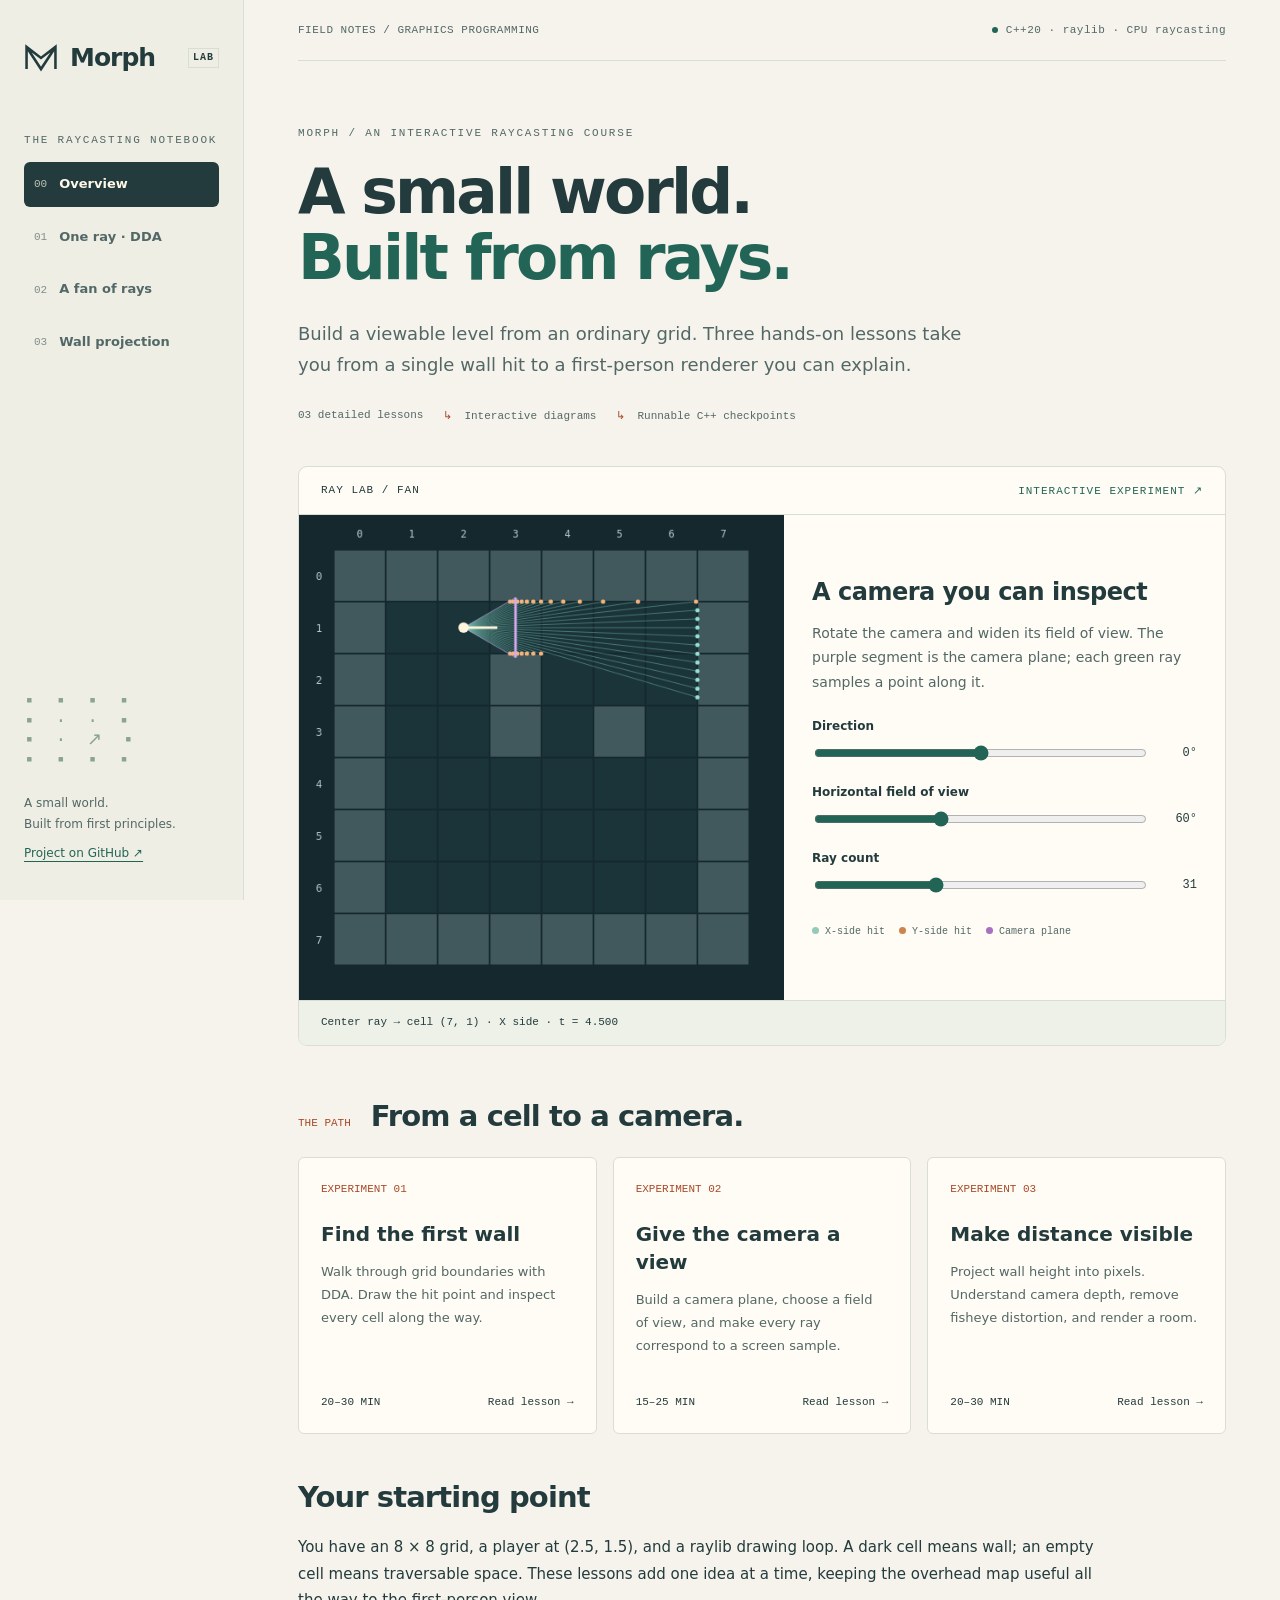
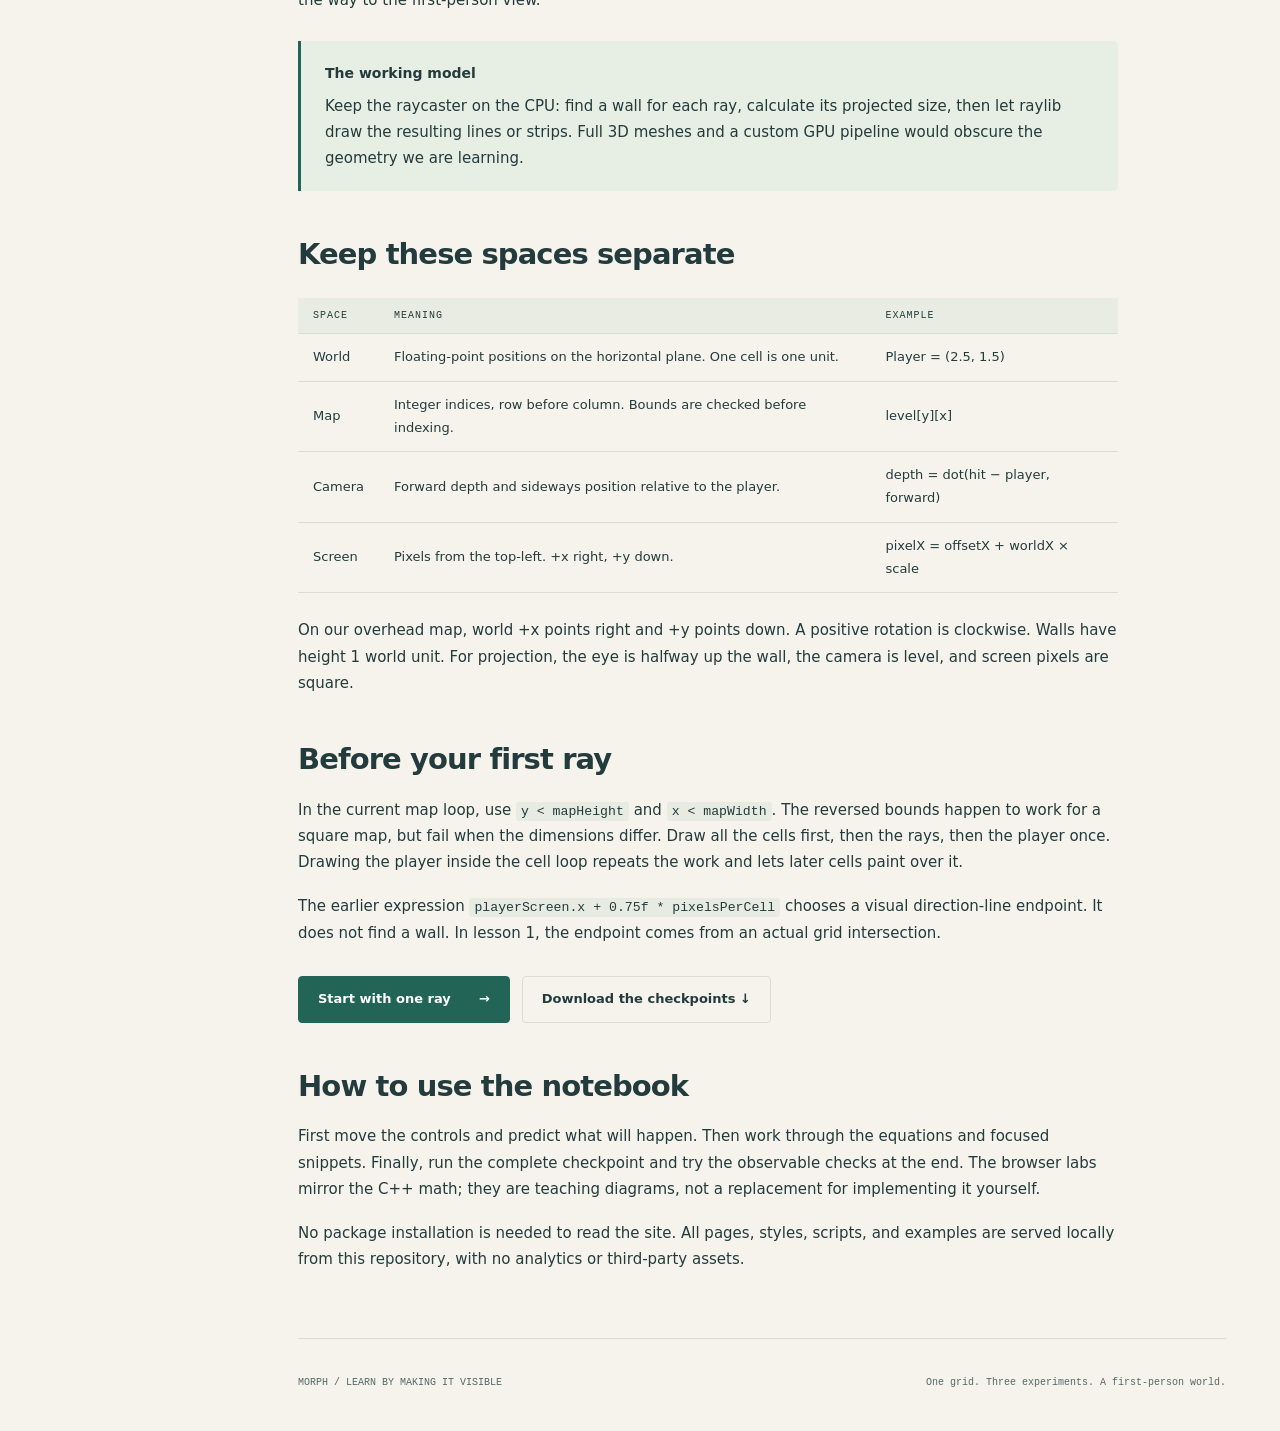
==== docs/index.html @ 0d7aa48a "Add interactive raycasting tutorials and Pages deployment" ====
<!doctype html>
<html lang="en">
  <head>
    <meta charset="utf-8" />
    <meta name="viewport" content="width=device-width, initial-scale=1" />
    <meta
      name="description"
      content="Build a viewable level from an ordinary grid. Three hands-on lessons take you from a single wall hit to a first-person renderer you can explain."
    />
    <meta name="theme-color" content="#233b3d" />
    <title>A small world, built from rays — Morph Field Notes</title>
    <link rel="icon" href="assets/favicon.svg" type="image/svg+xml" />
    <link rel="stylesheet" href="assets/style.css" />
    <script type="module" src="assets/site.mjs"></script>
  </head>
  <body>
    <a class="skip" href="#main">Skip to content</a>
    <div class="shell">
      <aside class="sidebar">
        <a class="brand" href="index.html"
          ><svg class="mark" viewBox="0 0 40 40" aria-hidden="true">
            <path
              fill="none"
              stroke="currentColor"
              stroke-width="3"
              d="M3 33V7l17 13L37 7v26M3 7l17 26L37 7"
            /></svg
          >Morph<small>LAB</small></a
        >
        <div class="nav-label">The raycasting notebook</div>
        <nav aria-label="Lessons">
          <a href="index.html" aria-current="page"
            ><span class="nav-number">00</span>Overview</a
          ><a href="01-single-ray.html"
            ><span class="nav-number">01</span>One ray · DDA</a
          ><a href="02-ray-fan.html"
            ><span class="nav-number">02</span>A fan of rays</a
          ><a href="03-wall-strips.html"
            ><span class="nav-number">03</span>Wall projection</a
          >
        </nav>
        <div class="sidebar-bottom">
          <div class="tiny-grid" aria-hidden="true">
            ▪ ▪ ▪ ▪<br />▪ · · ▪<br />▪ · ↗ ▪<br />▪ ▪ ▪ ▪
          </div>
          A small world.<br />Built from first principles.<a
            href="https://github.com/apandey1710/Morph"
            >Project on GitHub ↗</a
          >
        </div>
      </aside>
      <main id="main" class="main">
        <div class="content">
          <header class="topbar">
            <span>FIELD NOTES / GRAPHICS PROGRAMMING</span
            ><span class="status">C++20 · raylib · CPU raycasting</span>
          </header>
          <section class="hero">
            <div class="eyebrow">MORPH / AN INTERACTIVE RAYCASTING COURSE</div>
            <h1>A small world.<br /><em>Built from rays.</em></h1>
            <p class="lead">
              Build a viewable level from an ordinary grid. Three hands-on
              lessons take you from a single wall hit to a first-person renderer
              you can explain.
            </p>
            <div class="hero-meta">
              <span>03 detailed lessons</span><span>Interactive diagrams</span
              ><span>Runnable C++ checkpoints</span>
            </div>
          </section>
          <noscript
            ><p>
              The lessons and downloads work without JavaScript. Enable it to
              use the interactive ray labs.
            </p></noscript
          >
          <section
            class="demo"
            data-demo="fan"
            aria-label="Interactive fan demonstration"
          >
            <div class="demo-heading">
              <span>Ray lab / fan</span
              ><span class="live">Interactive experiment ↗</span>
            </div>
            <div class="demo-grid">
              <div class="map-wrap">
                <canvas
                  class="map-canvas"
                  width="560"
                  height="560"
                  role="img"
                  aria-label="Overhead 8 by 8 map. Player at 2.5, 1.5. Rays stop at their first wall; controls update the view and the text readout."
                  >The player starts at (2.5, 1.5). Facing east, the first wall
                  is cell (7, 1), at x = 7.</canvas
                >
              </div>
              <div class="demo-panel">
                <h3>A camera you can inspect</h3>
                <p>
                  Rotate the camera and widen its field of view. The purple
                  segment is the camera plane; each green ray samples a point
                  along it.
                </p>
                <label class="control"
                  >Direction<input
                    name="angle"
                    type="range"
                    min="-180"
                    max="180"
                    value="0"
                    step="1"
                  /><output>0°</output></label
                ><label class="control"
                  >Horizontal field of view<input
                    name="fov"
                    type="range"
                    min="30"
                    max="110"
                    value="60"
                    step="1"
                  /><output>60°</output></label
                ><label class="control"
                  >Ray count<input
                    name="count"
                    type="range"
                    min="3"
                    max="81"
                    value="31"
                    step="2"
                  /><output>31</output></label
                >
                <div class="legend">
                  <span>X-side hit</span><span>Y-side hit</span
                  ><span>Camera plane</span>
                </div>
              </div>
            </div>
            <div class="readout" role="status" aria-live="polite"></div>
          </section>
          <div class="section-heading">
            <span>THE PATH</span>
            <h2>From a cell to a camera.</h2>
          </div>
          <div class="cards">
            <a class="card" href="01-single-ray.html"
              ><span class="number">EXPERIMENT 01</span>
              <h3>Find the first wall</h3>
              <p>
                Walk through grid boundaries with DDA. Draw the hit point and
                inspect every cell along the way.
              </p>
              <div class="card-bottom">
                <span>20–30 MIN</span><span>Read lesson →</span>
              </div></a
            ><a class="card" href="02-ray-fan.html"
              ><span class="number">EXPERIMENT 02</span>
              <h3>Give the camera a view</h3>
              <p>
                Build a camera plane, choose a field of view, and make every ray
                correspond to a screen sample.
              </p>
              <div class="card-bottom">
                <span>15–25 MIN</span><span>Read lesson →</span>
              </div></a
            ><a class="card" href="03-wall-strips.html"
              ><span class="number">EXPERIMENT 03</span>
              <h3>Make distance visible</h3>
              <p>
                Project wall height into pixels. Understand camera depth, remove
                fisheye distortion, and render a room.
              </p>
              <div class="card-bottom">
                <span>20–30 MIN</span><span>Read lesson →</span>
              </div></a
            >
          </div>
          <div class="prose">
            <h2>Your starting point</h2>
            <p>
              You have an 8 × 8 grid, a player at (2.5, 1.5), and a raylib
              drawing loop. A dark cell means wall; an empty cell means
              traversable space. These lessons add one idea at a time, keeping
              the overhead map useful all the way to the first-person view.
            </p>
            <aside class="callout">
              <strong>The working model</strong>
              <p>
                Keep the raycaster on the CPU: find a wall for each ray,
                calculate its projected size, then let raylib draw the resulting
                lines or strips. Full 3D meshes and a custom GPU pipeline would
                obscure the geometry we are learning.
              </p>
            </aside>
            <h2>Keep these spaces separate</h2>
            <div class="table-wrap">
              <table>
                <thead>
                  <tr>
                    <th scope="col">Space</th>
                    <th scope="col">Meaning</th>
                    <th scope="col">Example</th>
                  </tr>
                </thead>
                <tbody>
                  <tr>
                    <td>World</td>
                    <td>
                      Floating-point positions on the horizontal plane. One cell
                      is one unit.
                    </td>
                    <td>Player = (2.5, 1.5)</td>
                  </tr>
                  <tr>
                    <td>Map</td>
                    <td>
                      Integer indices, row before column. Bounds are checked
                      before indexing.
                    </td>
                    <td>level[y][x]</td>
                  </tr>
                  <tr>
                    <td>Camera</td>
                    <td>
                      Forward depth and sideways position relative to the
                      player.
                    </td>
                    <td>depth = dot(hit − player, forward)</td>
                  </tr>
                  <tr>
                    <td>Screen</td>
                    <td>Pixels from the top-left. +x right, +y down.</td>
                    <td>pixelX = offsetX + worldX × scale</td>
                  </tr>
                </tbody>
              </table>
            </div>
            <p>
              On our overhead map, world +x points right and +y points down. A
              positive rotation is clockwise. Walls have height 1 world unit.
              For projection, the eye is halfway up the wall, the camera is
              level, and screen pixels are square.
            </p>
            <h2>Before your first ray</h2>
            <p>
              In the current map loop, use <code>y &lt; mapHeight</code> and
              <code>x &lt; mapWidth</code>. The reversed bounds happen to work
              for a square map, but fail when the dimensions differ. Draw all
              the cells first, then the rays, then the player once. Drawing the
              player inside the cell loop repeats the work and lets later cells
              paint over it.
            </p>
            <p>
              The earlier expression
              <code>playerScreen.x + 0.75f * pixelsPerCell</code> chooses a
              visual direction-line endpoint. It does not find a wall. In lesson
              1, the endpoint comes from an actual grid intersection.
            </p>
            <div class="intro-actions">
              <a class="button" href="01-single-ray.html"
                >Start with one ray <span>→</span></a
              ><a
                class="button secondary"
                href="examples/morph-tutorials.zip"
                download
                >Download the checkpoints ↓</a
              >
            </div>
            <h2>How to use the notebook</h2>
            <p>
              First move the controls and predict what will happen. Then work
              through the equations and focused snippets. Finally, run the
              complete checkpoint and try the observable checks at the end. The
              browser labs mirror the C++ math; they are teaching diagrams, not
              a replacement for implementing it yourself.
            </p>
            <p>
              No package installation is needed to read the site. All pages,
              styles, scripts, and examples are served locally from this
              repository, with no analytics or third-party assets.
            </p>
          </div>
          <footer class="site-footer">
            <span>MORPH / LEARN BY MAKING IT VISIBLE</span
            ><span>One grid. Three experiments. A first-person world.</span>
          </footer>
        </div>
      </main>
    </div>
  </body>
</html>
---- docs/assets/style.css ----
:root {
  --paper: #f5f3ec;
  --card: #fffcf5;
  --ink: #233b3d;
  --muted: #536866;
  --line: #d8ded3;
  --green: #226557;
  --mint: #d8ecdf;
  --orange: #a94828;
  --mono: ui-monospace, SFMono-Regular, Consolas, monospace;
  --sans:
    Inter, ui-sans-serif, system-ui, -apple-system, BlinkMacSystemFont,
    "Segoe UI", sans-serif;
}
* {
  box-sizing: border-box;
}
html {
  scroll-behavior: smooth;
  scroll-padding-top: 30px;
}
body {
  margin: 0;
  background: var(--paper);
  color: var(--ink);
  font-family: var(--sans);
  font-size: 16px;
  line-height: 1.75;
}
a {
  color: var(--green);
  text-underline-offset: 4px;
}
a:hover {
  color: var(--orange);
}
button,
input {
  font: inherit;
}
button,
a,
input {
  -webkit-tap-highlight-color: transparent;
}
button {
  cursor: pointer;
}
a:focus-visible,
button:focus-visible,
input:focus-visible,
summary:focus-visible {
  outline: 3px solid var(--orange);
  outline-offset: 5px;
}
.skip {
  position: absolute;
  top: -70px;
  left: 20px;
  z-index: 9;
  padding: 8px 16px;
  background: var(--card);
}
.skip:focus {
  top: 12px;
}
.shell {
  display: grid;
  grid-template-columns: 244px minmax(0, 1fr);
  min-height: 100vh;
}
.sidebar {
  position: sticky;
  top: 0;
  height: 100vh;
  padding: 36px 24px;
  display: flex;
  flex-direction: column;
  border-right: 1px solid var(--line);
  background: #eeeee5;
}
.brand {
  display: flex;
  align-items: center;
  gap: 12px;
  text-decoration: none;
  color: var(--ink);
  font-size: 25px;
  font-weight: 800;
  letter-spacing: -1px;
}
.mark {
  width: 34px;
  height: 34px;
}
.brand small {
  font-family: var(--mono);
  font-size: 10px;
  letter-spacing: 1px;
  margin-left: auto;
  border: 1px solid var(--line);
  padding: 0 4px;
}
.nav-label,
.eyebrow {
  font: 11px var(--mono);
  text-transform: uppercase;
  letter-spacing: 1.8px;
  color: var(--muted);
}
.nav-label {
  margin: 54px 0 16px;
}
.sidebar nav {
  display: grid;
  gap: 8px;
}
.sidebar nav a {
  display: flex;
  align-items: center;
  gap: 12px;
  color: var(--muted);
  font-size: 13px;
  font-weight: 600;
  text-decoration: none;
  padding: 11px 10px;
  border-radius: 6px;
}
.sidebar nav a:hover {
  background: #e2e7db;
}
.sidebar nav a[aria-current="page"] {
  background: var(--ink);
  color: #fff8e8;
}
.nav-number {
  font: 11px var(--mono);
  opacity: 0.7;
}
.sidebar-bottom {
  margin-top: auto;
  padding-top: 40px;
  font-size: 12px;
  color: var(--muted);
}
.sidebar-bottom a {
  display: block;
  margin-top: 8px;
}
.sidebar-bottom .tiny-grid {
  font: 18px/1.1 var(--mono);
  letter-spacing: 5px;
  color: #89a394;
  margin-bottom: 22px;
}
.main {
  min-width: 0;
  padding: 0 54px;
}
.topbar {
  display: flex;
  justify-content: space-between;
  gap: 15px;
  border-bottom: 1px solid var(--line);
  padding: 24px 0;
  font: 11px var(--mono);
  letter-spacing: 0.5px;
  color: var(--muted);
}
.status {
  display: flex;
  align-items: center;
  gap: 8px;
}
.status:before {
  content: "";
  width: 6px;
  height: 6px;
  border-radius: 50%;
  background: var(--green);
}
.content {
  max-width: 1060px;
  margin: auto;
}
.hero {
  padding: 66px 0 44px;
}
.hero h1 {
  font-size: clamp(40px, 4.8vw, 66px);
  font-weight: 550;
  line-height: 1.08;
  letter-spacing: -2.8px;
  margin: 20px 0 26px;
  max-width: 850px;
}
.hero h1 em {
  font-style: normal;
  color: var(--green);
}
.lead {
  font-size: 18px;
  color: var(--muted);
  max-width: 690px;
  line-height: 1.75;
}
.hero-meta {
  display: flex;
  gap: 20px;
  flex-wrap: wrap;
  margin-top: 28px;
  font: 11px var(--mono);
  color: var(--muted);
}
.hero-meta span + span:before {
  content: "↳";
  margin-right: 12px;
  color: var(--orange);
}
.button {
  display: inline-flex;
  align-items: center;
  gap: 28px;
  background: var(--green);
  color: white;
  text-decoration: none;
  border: 1px solid var(--green);
  border-radius: 4px;
  padding: 11px 19px;
  font-size: 13px;
  font-weight: 600;
}
.button:hover {
  background: var(--ink);
  color: white;
}
.button.secondary {
  background: transparent;
  color: var(--ink);
  border-color: var(--line);
}
.intro-actions {
  display: flex;
  gap: 12px;
  flex-wrap: wrap;
  margin-top: 30px;
}
.demo {
  border: 1px solid var(--line);
  border-radius: 9px;
  overflow: hidden;
  background: var(--card);
  margin: 0 0 48px;
}
.demo-heading {
  display: flex;
  justify-content: space-between;
  align-items: center;
  gap: 12px;
  padding: 17px 22px;
  border-bottom: 1px solid var(--line);
  font: 11px var(--mono);
  text-transform: uppercase;
  letter-spacing: 1px;
}
.live {
  color: var(--green);
}
.demo-grid {
  display: grid;
  grid-template-columns: minmax(0, 1.1fr) minmax(0, 1fr);
}
.map-wrap {
  background: #14282e;
  display: grid;
  place-items: center;
  min-width: 0;
}
.map-canvas {
  width: 100%;
  max-width: 520px;
  height: auto;
  display: block;
  aspect-ratio: 1;
}
.demo-panel {
  padding: 28px;
  min-width: 0;
  display: flex;
  flex-direction: column;
  justify-content: center;
}
.demo-panel h3 {
  font-size: 24px;
  line-height: 1.3;
  letter-spacing: -0.5px;
  margin: 0 0 12px;
}
.demo-panel p {
  font-size: 14px;
  color: var(--muted);
  margin: 0 0 22px;
}
.control {
  display: grid;
  grid-template-columns: 1fr auto;
  align-items: center;
  gap: 6px 12px;
  margin: 0 0 19px;
  font-size: 12px;
  font-weight: 650;
}
.control input[type="range"] {
  grid-row: 2;
  grid-column: 1;
  width: 100%;
  accent-color: var(--green);
}
.control output {
  grid-row: 2;
  grid-column: 2;
  min-width: 40px;
  text-align: right;
  font: 12px var(--mono);
}
.legend {
  display: flex;
  flex-wrap: wrap;
  gap: 14px;
  font: 10px var(--mono);
  color: var(--muted);
  margin-top: 12px;
}
.legend span:before {
  content: "";
  display: inline-block;
  width: 7px;
  height: 7px;
  background: #94caba;
  margin-right: 6px;
  border-radius: 50%;
}
.legend span:nth-child(2):before {
  background: #cd834c;
}
.legend span:nth-child(3):before {
  background: #a671be;
}
.readout {
  padding: 13px 22px;
  background: #edf1e8;
  border-top: 1px solid var(--line);
  font: 11px/1.6 var(--mono);
  min-height: 45px;
}
.step-buttons {
  display: flex;
  gap: 8px;
  flex-wrap: wrap;
}
.step-buttons button {
  background: var(--ink);
  color: white;
  border: 0;
  border-radius: 4px;
  padding: 9px 12px;
  font-size: 12px;
}
.step-buttons button + button {
  background: #e5e8dd;
  color: var(--ink);
}
.step-state {
  font: 11px var(--mono);
  margin-top: 13px;
  color: var(--muted);
}
.view-canvas {
  display: block;
  width: 100%;
  height: auto;
  aspect-ratio: 760/430;
  background: #14282e;
}
.projection-label {
  padding: 12px 22px;
  font: 11px var(--mono);
  border-top: 1px solid var(--line);
  background: var(--ink);
  color: #e9ecdf;
}
.check {
  display: flex;
  gap: 9px;
  font-size: 12px;
  align-items: center;
  margin: 4px 0 16px;
}
.check input {
  accent-color: var(--orange);
  width: 17px;
  height: 17px;
}
.section-heading {
  display: flex;
  align-items: baseline;
  gap: 20px;
  margin: 52px 0 22px;
}
.section-heading span {
  font: 11px var(--mono);
  color: var(--orange);
}
h2 {
  font-size: 29px;
  font-weight: 600;
  letter-spacing: -0.9px;
  line-height: 1.3;
  margin: 45px 0 18px;
}
.section-heading h2 {
  margin: 0;
}
h3 {
  font-size: 20px;
  font-weight: 600;
  margin: 28px 0 12px;
  line-height: 1.4;
}
p {
  margin: 0 0 18px;
}
.cards {
  display: grid;
  grid-template-columns: repeat(3, minmax(0, 1fr));
  gap: 16px;
}
.card {
  padding: 25px 22px;
  background: var(--card);
  border: 1px solid var(--line);
  border-radius: 6px;
  display: flex;
  flex-direction: column;
  color: var(--ink);
  text-decoration: none;
  transition:
    transform 0.18s,
    border-color 0.18s;
}
.card:hover {
  transform: translateY(-4px);
  border-color: var(--green);
  color: var(--ink);
}
.card .number {
  font: 11px var(--mono);
  color: var(--orange);
}
.card h3 {
  margin: 25px 0 13px;
}
.card p {
  font-size: 13px;
  color: var(--muted);
}
.card .card-bottom {
  margin-top: auto;
  padding-top: 20px;
  font: 11px var(--mono);
  display: flex;
  justify-content: space-between;
}
.prose {
  max-width: 820px;
}
.prose p,
.prose li {
  font-size: 15px;
}
.prose ul,
.prose ol {
  padding-left: 23px;
  margin: 15px 0 23px;
}
.prose li {
  padding: 3px 0;
}
.callout {
  border-left: 3px solid var(--green);
  padding: 20px 24px;
  background: #e7eee3;
  margin: 28px 0;
  border-radius: 0 5px 5px 0;
  font-size: 14px;
}
.callout strong {
  display: block;
  margin-bottom: 7px;
}
.callout p:last-child {
  margin-bottom: 0;
}
.callout.warm {
  background: #f1e9d9;
  border-color: var(--orange);
}
code {
  font-family: var(--mono);
  font-size: 0.88em;
  background: #e8ebe2;
  border-radius: 3px;
  padding: 2px 5px;
}
pre {
  position: relative;
  background: #162b30;
  color: #d6e5dc;
  border: 1px solid #294147;
  border-radius: 6px;
  padding: 26px 22px;
  overflow: auto;
  line-height: 1.7;
  margin: 22px 0;
  tab-size: 4;
}
pre code {
  padding: 0;
  background: transparent;
  border: 0;
  font-size: 12px;
  display: block;
  min-width: max-content;
}
pre[data-copy] {
  padding-top: 48px;
}
.copy-button {
  position: absolute;
  top: 10px;
  right: 12px;
  border: 1px solid #607871;
  background: transparent;
  color: #d6e5dc;
  border-radius: 4px;
  font: 10px var(--mono);
  padding: 4px 10px;
}
.code-caption {
  font: 11px/1.6 var(--mono);
  color: var(--muted);
  margin: 20px 0 -12px;
}
.equation {
  padding: 22px 24px;
  border: 1px solid var(--line);
  background: var(--card);
  font: 14px/1.9 var(--mono);
  border-radius: 6px;
  margin: 22px 0;
  overflow-x: auto;
}
.table-wrap {
  overflow-x: auto;
  margin: 24px 0;
}
table {
  border-collapse: collapse;
  width: 100%;
  font-size: 13px;
  text-align: left;
}
th {
  font: 10px var(--mono);
  text-transform: uppercase;
  letter-spacing: 1px;
  background: #e8ece2;
}
th,
td {
  padding: 12px 15px;
  border-bottom: 1px solid var(--line);
}
tr.visited {
  background: #e2eee3;
}
.trace-wrap {
  padding: 0 20px;
  max-height: 220px;
  overflow: auto;
}
.trace-wrap table {
  font: 11px var(--mono);
}
.toc {
  padding: 20px 24px;
  border: 1px solid var(--line);
  border-radius: 6px;
  margin-bottom: 35px;
  display: flex;
  gap: 12px 24px;
  flex-wrap: wrap;
  font-size: 12px;
}
.toc strong {
  width: 100%;
  font: 10px var(--mono);
  text-transform: uppercase;
  letter-spacing: 1px;
}
.lesson-footer {
  display: flex;
  justify-content: space-between;
  gap: 20px;
  padding: 28px 0;
  margin-top: 50px;
  border-top: 1px solid var(--line);
  font-size: 13px;
}
.site-footer {
  display: flex;
  justify-content: space-between;
  gap: 20px;
  flex-wrap: wrap;
  padding: 35px 0;
  margin-top: 65px;
  border-top: 1px solid var(--line);
  font: 10px/1.8 var(--mono);
  color: var(--muted);
}
details {
  border: 1px solid var(--line);
  border-radius: 6px;
  padding: 16px 20px;
  margin: 24px 0;
}
summary {
  cursor: pointer;
  font-size: 14px;
  font-weight: 600;
}
details[open] summary {
  margin-bottom: 18px;
}
.download-links {
  display: flex;
  gap: 12px;
  flex-wrap: wrap;
  margin: 20px 0;
}
.download-links a {
  font: 12px var(--mono);
}
noscript p {
  padding: 16px;
  background: #f1e9d9;
}
.small {
  font-size: 12px;
  color: var(--muted);
}
@media (min-width: 1500px) {
  .main {
    padding: 0 80px;
  }
  .sidebar {
    padding-left: 30px;
    padding-right: 30px;
  }
  .shell {
    grid-template-columns: 264px minmax(0, 1fr);
  }
}
@media (max-width: 1100px) {
  .shell {
    grid-template-columns: 205px minmax(0, 1fr);
  }
  .sidebar {
    padding: 28px 16px;
  }
  .main {
    padding: 0 30px;
  }
  .cards {
    grid-template-columns: 1fr;
  }
  .card {
    padding: 23px;
  }
  .card h3 {
    margin-top: 12px;
  }
  .demo-panel {
    padding: 22px;
  }
  .hero h1 {
    font-size: 48px;
  }
}
@media (max-width: 760px) {
  .shell {
    display: block;
  }
  .sidebar {
    position: static;
    height: auto;
    padding: 19px 20px;
    border-right: 0;
    border-bottom: 1px solid var(--line);
  }
  .brand {
    font-size: 22px;
  }
  .brand small {
    margin-left: 0;
  }
  .sidebar nav {
    display: flex;
    overflow-x: auto;
    gap: 6px;
    margin-top: 20px;
  }
  .sidebar nav a {
    white-space: nowrap;
    padding: 8px 10px;
    font-size: 11px;
  }
  .nav-label,
  .sidebar-bottom {
    display: none;
  }
  .main {
    padding: 0 20px;
  }
  .topbar {
    padding: 18px 0;
    font-size: 9px;
  }
  .hero {
    padding: 40px 0 30px;
  }
  .hero h1 {
    font-size: 42px;
    letter-spacing: -1.8px;
  }
  .lead {
    font-size: 16px;
  }
  .hero-meta {
    gap: 12px;
    font-size: 10px;
  }
  .demo-grid {
    grid-template-columns: 1fr;
  }
  .map-canvas {
    max-width: 420px;
  }
  .demo-panel {
    padding: 24px;
  }
  .demo-heading {
    padding: 15px;
    font-size: 9px;
  }
  .readout {
    font-size: 10px;
    padding: 12px 15px;
  }
  .cards {
    grid-template-columns: 1fr;
  }
  h2 {
    font-size: 25px;
  }
  .prose p,
  .prose li {
    font-size: 15px;
  }
  .lesson-footer {
    font-size: 12px;
  }
  .status {
    display: none;
  }
  pre {
    padding-left: 16px;
    padding-right: 16px;
  }
  .callout {
    padding: 18px;
  }
  .equation {
    font-size: 12px;
  }
  .toc {
    padding: 18px;
  }
  .trace-wrap {
    padding: 0 8px;
  }
  th,
  td {
    padding: 10px;
  }
}
@media (prefers-reduced-motion: reduce) {
  html {
    scroll-behavior: auto;
  }
  * {
    transition: none !important;
  }
}
@media print {
  .sidebar,
  .topbar,
  .copy-button,
  .demo,
  .intro-actions,
  .site-footer,
  .lesson-footer {
    display: none;
  }
  .shell {
    display: block;
  }
  .main {
    padding: 0;
  }
  .hero {
    padding: 10px 0;
  }
  .hero h1 {
    font-size: 36px;
  }
  .prose {
    max-width: none;
  }
  pre {
    white-space: pre-wrap;
    background: #eee;
    color: black;
  }
  pre code {
    min-width: 0;
    white-space: pre-wrap;
  }
  .card {
    break-inside: avoid;
  }
  a {
    color: inherit;
  }
}
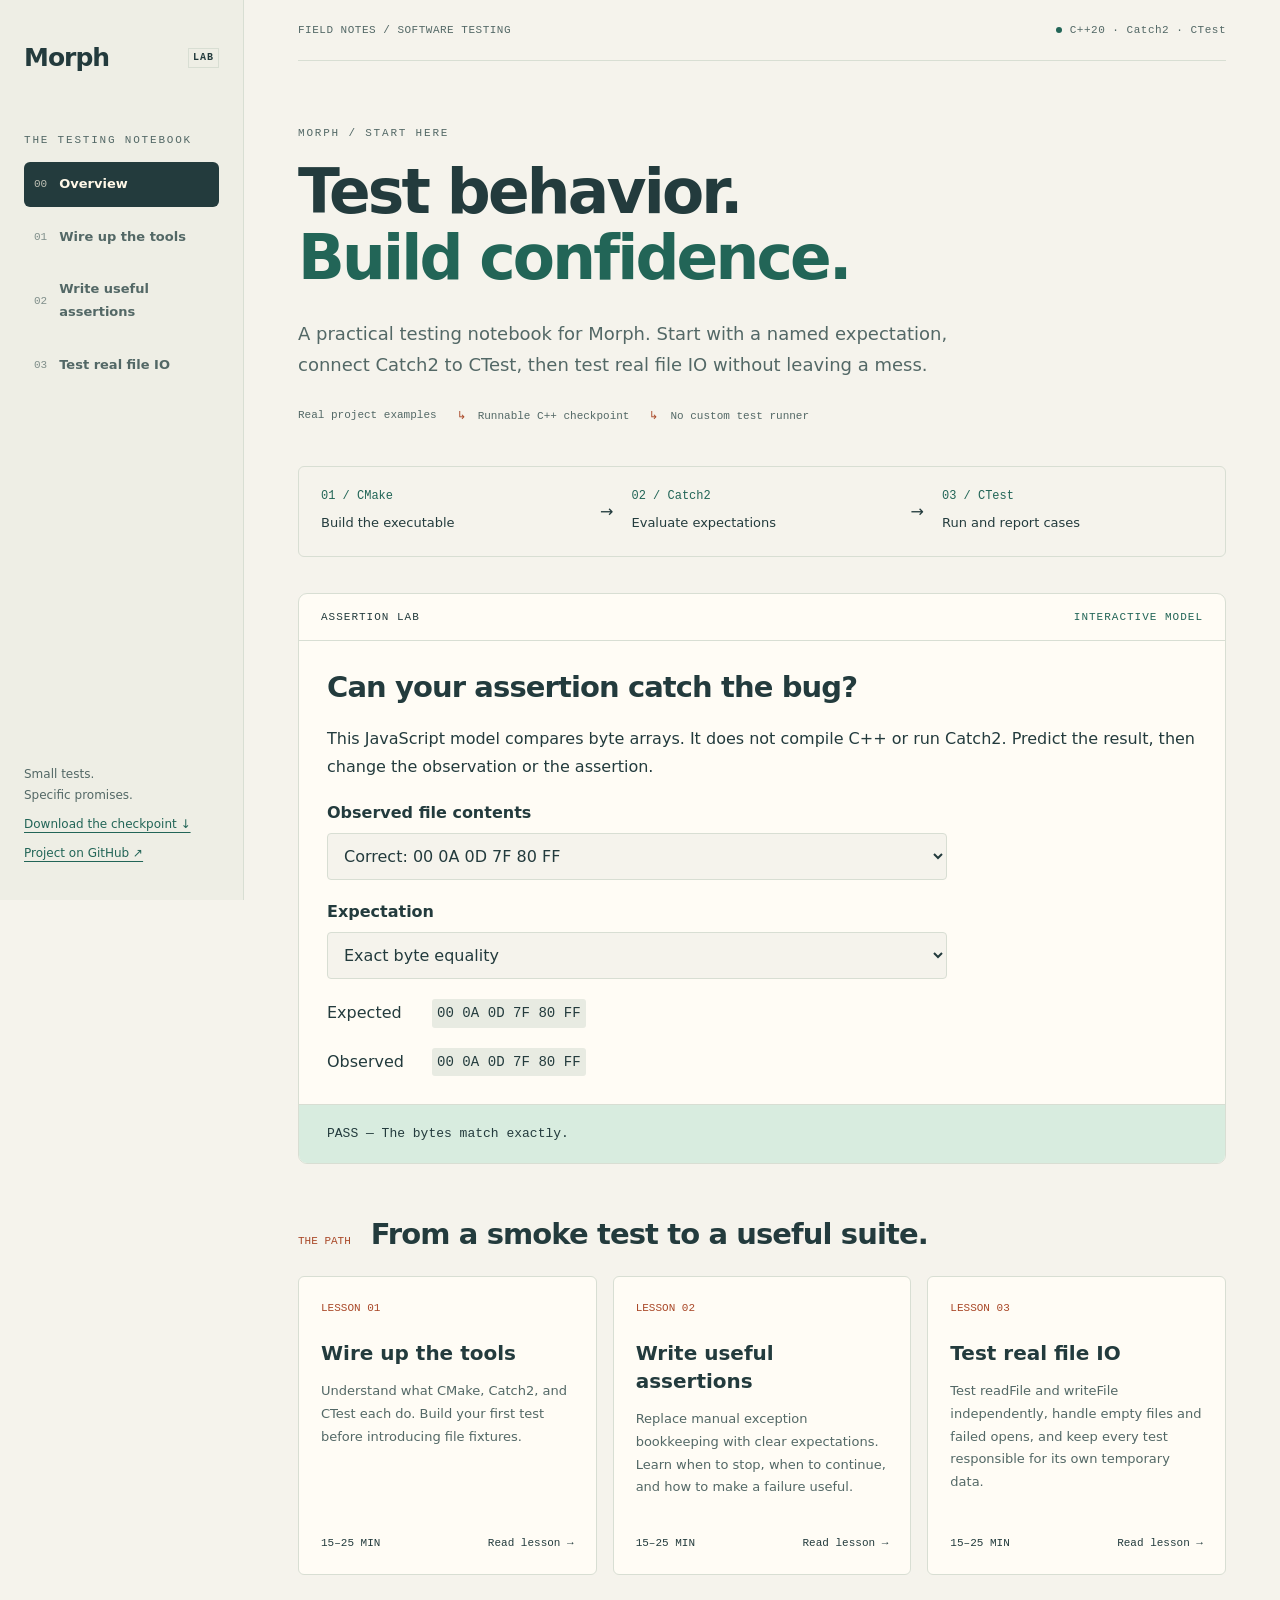
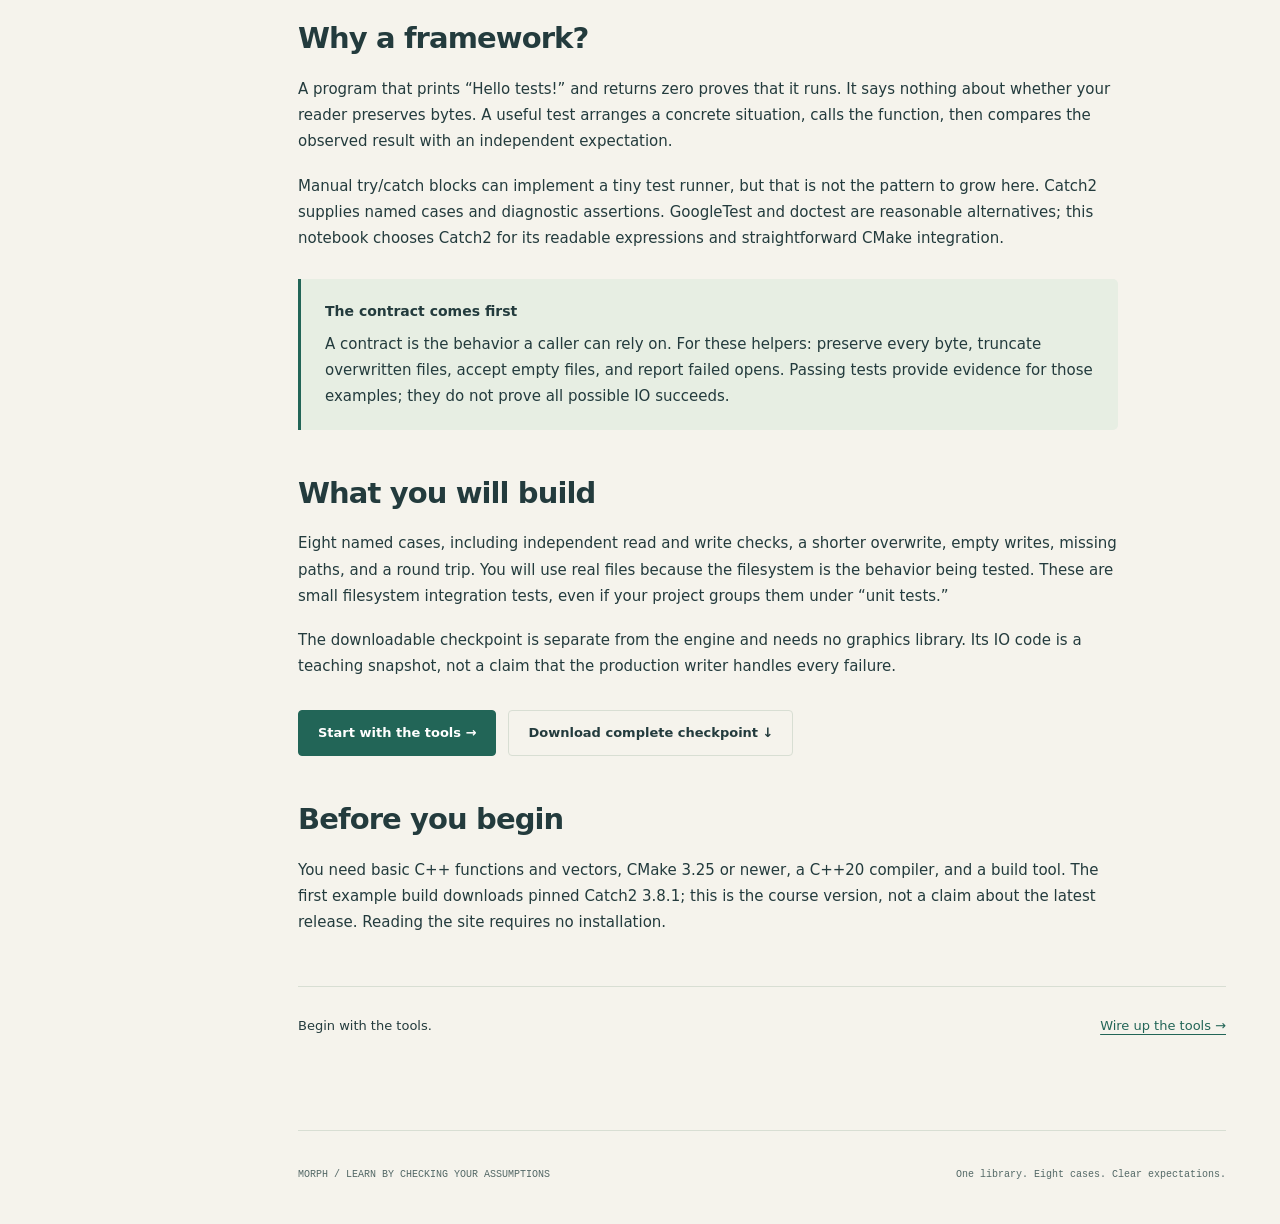
==== commit dfbdeba2: "Created ctest tutorial." ====
--- a/docs/index.html
+++ b/docs/index.html
@@ -1,291 +1,115 @@
 <!doctype html>
+
 <html lang="en">
-  <head>
-    <meta charset="utf-8" />
-    <meta name="viewport" content="width=device-width, initial-scale=1" />
-    <meta
-      name="description"
-      content="Build a viewable level from an ordinary grid. Three hands-on lessons take you from a single wall hit to a first-person renderer you can explain."
-    />
-    <meta name="theme-color" content="#233b3d" />
-    <title>A small world, built from rays — Morph Field Notes</title>
-    <link rel="icon" href="assets/favicon.svg" type="image/svg+xml" />
-    <link rel="stylesheet" href="assets/style.css" />
-    <script type="module" src="assets/site.mjs"></script>
-  </head>
-  <body>
-    <a class="skip" href="#main">Skip to content</a>
-    <div class="shell">
-      <aside class="sidebar">
-        <a class="brand" href="index.html"
-          ><svg class="mark" viewBox="0 0 40 40" aria-hidden="true">
-            <path
-              fill="none"
-              stroke="currentColor"
-              stroke-width="3"
-              d="M3 33V7l17 13L37 7v26M3 7l17 26L37 7"
-            /></svg
-          >Morph<small>LAB</small></a
-        >
-        <div class="nav-label">The raycasting notebook</div>
-        <nav aria-label="Lessons">
-          <a href="index.html" aria-current="page"
-            ><span class="nav-number">00</span>Overview</a
-          ><a href="01-single-ray.html"
-            ><span class="nav-number">01</span>One ray · DDA</a
-          ><a href="02-ray-fan.html"
-            ><span class="nav-number">02</span>A fan of rays</a
-          ><a href="03-wall-strips.html"
-            ><span class="nav-number">03</span>Wall projection</a
-          >
-        </nav>
-        <div class="sidebar-bottom">
-          <div class="tiny-grid" aria-hidden="true">
-            ▪ ▪ ▪ ▪<br />▪ · · ▪<br />▪ · ↗ ▪<br />▪ ▪ ▪ ▪
-          </div>
-          A small world.<br />Built from first principles.<a
-            href="https://github.com/apandey1710/Morph"
-            >Project on GitHub ↗</a
-          >
-        </div>
-      </aside>
-      <main id="main" class="main">
-        <div class="content">
-          <header class="topbar">
-            <span>FIELD NOTES / GRAPHICS PROGRAMMING</span
-            ><span class="status">C++20 · raylib · CPU raycasting</span>
-          </header>
-          <section class="hero">
-            <div class="eyebrow">MORPH / AN INTERACTIVE RAYCASTING COURSE</div>
-            <h1>A small world.<br /><em>Built from rays.</em></h1>
-            <p class="lead">
-              Build a viewable level from an ordinary grid. Three hands-on
-              lessons take you from a single wall hit to a first-person renderer
-              you can explain.
-            </p>
-            <div class="hero-meta">
-              <span>03 detailed lessons</span><span>Interactive diagrams</span
-              ><span>Runnable C++ checkpoints</span>
-            </div>
-          </section>
-          <noscript
-            ><p>
-              The lessons and downloads work without JavaScript. Enable it to
-              use the interactive ray labs.
-            </p></noscript
-          >
-          <section
-            class="demo"
-            data-demo="fan"
-            aria-label="Interactive fan demonstration"
-          >
-            <div class="demo-heading">
-              <span>Ray lab / fan</span
-              ><span class="live">Interactive experiment ↗</span>
-            </div>
-            <div class="demo-grid">
-              <div class="map-wrap">
-                <canvas
-                  class="map-canvas"
-                  width="560"
-                  height="560"
-                  role="img"
-                  aria-label="Overhead 8 by 8 map. Player at 2.5, 1.5. Rays stop at their first wall; controls update the view and the text readout."
-                  >The player starts at (2.5, 1.5). Facing east, the first wall
-                  is cell (7, 1), at x = 7.</canvas
-                >
-              </div>
-              <div class="demo-panel">
-                <h3>A camera you can inspect</h3>
-                <p>
-                  Rotate the camera and widen its field of view. The purple
-                  segment is the camera plane; each green ray samples a point
-                  along it.
-                </p>
-                <label class="control"
-                  >Direction<input
-                    name="angle"
-                    type="range"
-                    min="-180"
-                    max="180"
-                    value="0"
-                    step="1"
-                  /><output>0°</output></label
-                ><label class="control"
-                  >Horizontal field of view<input
-                    name="fov"
-                    type="range"
-                    min="30"
-                    max="110"
-                    value="60"
-                    step="1"
-                  /><output>60°</output></label
-                ><label class="control"
-                  >Ray count<input
-                    name="count"
-                    type="range"
-                    min="3"
-                    max="81"
-                    value="31"
-                    step="2"
-                  /><output>31</output></label
-                >
-                <div class="legend">
-                  <span>X-side hit</span><span>Y-side hit</span
-                  ><span>Camera plane</span>
-                </div>
-              </div>
-            </div>
-            <div class="readout" role="status" aria-live="polite"></div>
-          </section>
-          <div class="section-heading">
-            <span>THE PATH</span>
-            <h2>From a cell to a camera.</h2>
-          </div>
-          <div class="cards">
-            <a class="card" href="01-single-ray.html"
-              ><span class="number">EXPERIMENT 01</span>
-              <h3>Find the first wall</h3>
-              <p>
-                Walk through grid boundaries with DDA. Draw the hit point and
-                inspect every cell along the way.
-              </p>
-              <div class="card-bottom">
-                <span>20–30 MIN</span><span>Read lesson →</span>
-              </div></a
-            ><a class="card" href="02-ray-fan.html"
-              ><span class="number">EXPERIMENT 02</span>
-              <h3>Give the camera a view</h3>
-              <p>
-                Build a camera plane, choose a field of view, and make every ray
-                correspond to a screen sample.
-              </p>
-              <div class="card-bottom">
-                <span>15–25 MIN</span><span>Read lesson →</span>
-              </div></a
-            ><a class="card" href="03-wall-strips.html"
-              ><span class="number">EXPERIMENT 03</span>
-              <h3>Make distance visible</h3>
-              <p>
-                Project wall height into pixels. Understand camera depth, remove
-                fisheye distortion, and render a room.
-              </p>
-              <div class="card-bottom">
-                <span>20–30 MIN</span><span>Read lesson →</span>
-              </div></a
-            >
-          </div>
-          <div class="prose">
-            <h2>Your starting point</h2>
-            <p>
-              You have an 8 × 8 grid, a player at (2.5, 1.5), and a raylib
-              drawing loop. A dark cell means wall; an empty cell means
-              traversable space. These lessons add one idea at a time, keeping
-              the overhead map useful all the way to the first-person view.
-            </p>
-            <aside class="callout">
-              <strong>The working model</strong>
-              <p>
-                Keep the raycaster on the CPU: find a wall for each ray,
-                calculate its projected size, then let raylib draw the resulting
-                lines or strips. Full 3D meshes and a custom GPU pipeline would
-                obscure the geometry we are learning.
-              </p>
-            </aside>
-            <h2>Keep these spaces separate</h2>
-            <div class="table-wrap">
-              <table>
-                <thead>
-                  <tr>
-                    <th scope="col">Space</th>
-                    <th scope="col">Meaning</th>
-                    <th scope="col">Example</th>
-                  </tr>
-                </thead>
-                <tbody>
-                  <tr>
-                    <td>World</td>
-                    <td>
-                      Floating-point positions on the horizontal plane. One cell
-                      is one unit.
-                    </td>
-                    <td>Player = (2.5, 1.5)</td>
-                  </tr>
-                  <tr>
-                    <td>Map</td>
-                    <td>
-                      Integer indices, row before column. Bounds are checked
-                      before indexing.
-                    </td>
-                    <td>level[y][x]</td>
-                  </tr>
-                  <tr>
-                    <td>Camera</td>
-                    <td>
-                      Forward depth and sideways position relative to the
-                      player.
-                    </td>
-                    <td>depth = dot(hit − player, forward)</td>
-                  </tr>
-                  <tr>
-                    <td>Screen</td>
-                    <td>Pixels from the top-left. +x right, +y down.</td>
-                    <td>pixelX = offsetX + worldX × scale</td>
-                  </tr>
-                </tbody>
-              </table>
-            </div>
-            <p>
-              On our overhead map, world +x points right and +y points down. A
-              positive rotation is clockwise. Walls have height 1 world unit.
-              For projection, the eye is halfway up the wall, the camera is
-              level, and screen pixels are square.
-            </p>
-            <h2>Before your first ray</h2>
-            <p>
-              In the current map loop, use <code>y &lt; mapHeight</code> and
-              <code>x &lt; mapWidth</code>. The reversed bounds happen to work
-              for a square map, but fail when the dimensions differ. Draw all
-              the cells first, then the rays, then the player once. Drawing the
-              player inside the cell loop repeats the work and lets later cells
-              paint over it.
-            </p>
-            <p>
-              The earlier expression
-              <code>playerScreen.x + 0.75f * pixelsPerCell</code> chooses a
-              visual direction-line endpoint. It does not find a wall. In lesson
-              1, the endpoint comes from an actual grid intersection.
-            </p>
-            <div class="intro-actions">
-              <a class="button" href="01-single-ray.html"
-                >Start with one ray <span>→</span></a
-              ><a
-                class="button secondary"
-                href="examples/morph-tutorials.zip"
-                download
-                >Download the checkpoints ↓</a
-              >
-            </div>
-            <h2>How to use the notebook</h2>
-            <p>
-              First move the controls and predict what will happen. Then work
-              through the equations and focused snippets. Finally, run the
-              complete checkpoint and try the observable checks at the end. The
-              browser labs mirror the C++ math; they are teaching diagrams, not
-              a replacement for implementing it yourself.
-            </p>
-            <p>
-              No package installation is needed to read the site. All pages,
-              styles, scripts, and examples are served locally from this
-              repository, with no analytics or third-party assets.
-            </p>
-          </div>
-          <footer class="site-footer">
-            <span>MORPH / LEARN BY MAKING IT VISIBLE</span
-            ><span>One grid. Three experiments. A first-person world.</span>
-          </footer>
-        </div>
-      </main>
-    </div>
-  </body>
+<head><meta charset="utf-8"><meta name="viewport" content="width=device-width, initial-scale=1"><meta name="description" content="A practical testing notebook for Morph. Start with a named expectation, connect Catch2 to CTest, then test real file IO without leaving a mess."><meta name="theme-color" content="#233b3d"><title>Overview — Morph Testing Notebook</title><link rel="icon" href="assets/favicon.svg" type="image/svg+xml"><link rel="stylesheet" href="assets/style.css"><script type="module" src="assets/site.mjs"></script>
+</head>
+
+<body><a class="skip" href="#main">Skip to content</a>
+<div class="shell">
+<aside class="sidebar"><a class="brand" href="index.html">Morph <small>LAB</small></a>
+<div class="nav-label">The testing notebook
+</div>
+<nav aria-label="Lessons"><a href="index.html" aria-current="page"><span class="nav-number">00</span>Overview</a><a href="01-catch2-ctest.html"><span class="nav-number">01</span>Wire up the tools</a><a href="02-assertions.html"><span class="nav-number">02</span>Write useful assertions</a><a href="03-file-io.html"><span class="nav-number">03</span>Test real file IO</a>
+</nav>
+<div class="sidebar-bottom">Small tests.<br>Specific promises.<a href="examples/morph-testing.zip" download>Download the checkpoint ↓</a><a href="https://github.com/apandey1710/Morph">Project on GitHub ↗</a>
+</div>
+</aside>
+<main id="main" class="main">
+<div class="content">
+<header class="topbar"><span>FIELD NOTES / SOFTWARE TESTING</span><span class="status">C++20 · Catch2 · CTest</span>
+</header>
+<section class="hero">
+<div class="eyebrow">MORPH / START HERE
+</div>
+<h1>Test behavior.<br><em>Build confidence.</em>
+</h1>
+<p class="lead">A practical testing notebook for Morph. Start with a named expectation, connect Catch2 to CTest, then test real file IO without leaving a mess.
+</p>
+<div class="hero-meta"><span>Real project examples</span><span>Runnable C++ checkpoint</span><span>No custom test runner</span>
+</div>
+</section>
+<noscript>
+<p>All lessons and downloads work without JavaScript. The assertion lab and copy buttons require it.
+</p>
+</noscript>
+<div class="pipeline" aria-label="Testing workflow">
+<div><b>01 / CMake</b><span>Build the executable</span>
+</div><span aria-hidden="true">→</span>
+<div><b>02 / Catch2</b><span>Evaluate expectations</span>
+</div><span aria-hidden="true">→</span>
+<div><b>03 / CTest</b><span>Run and report cases</span>
+</div>
+</div>
+<section class="demo" aria-labelledby="lab-title">
+<div class="demo-heading"><span>Assertion lab</span><span class="live">Interactive model</span>
+</div>
+<div class="demo-panel">
+<h2 id="lab-title">Can your assertion catch the bug?
+</h2>
+<p>This JavaScript model compares byte arrays. It does not compile C++ or run Catch2. Predict the result, then change the observation or the assertion.
+</p><label for="scenario">Observed file contents</label><select id="scenario"><option value="correct">Correct: 00 0A 0D 7F 80 FF</option><option value="corrupt">One byte corrupted: 00 0A 0D 7F 80 00</option><option value="short">Truncated: 00 0A 0D</option><option value="extra">Stale trailing byte: 00 0A 0D 7F 80 FF 42</option></select><label for="assertion">Expectation</label><select id="assertion"><option value="equal">Exact byte equality</option><option value="size">Size is six bytes</option><option value="nonempty">File is not empty</option></select>
+<div class="byte-row"><span>Expected</span><code>00 0A 0D 7F 80 FF</code>
+</div>
+<div class="byte-row"><span>Observed</span><code id="observed">00 0A 0D 7F 80 FF</code>
+</div>
+</div>
+<div id="lab-result" class="readout" role="status" aria-live="polite">PASS — the bytes match exactly.
+</div>
+</section>
+<div class="section-heading"><span>THE PATH</span>
+<h2>From a smoke test to a useful suite.
+</h2>
+</div>
+<div class="cards"><a class="card" href="01-catch2-ctest.html"><span class="number">LESSON 01</span>
+<h3>Wire up the tools
+</h3>
+<p>Understand what CMake, Catch2, and CTest each do. Build your first test before introducing file fixtures.
+</p>
+<div class="card-bottom"><span>15–25 MIN</span><span>Read lesson →</span>
+</div></a><a class="card" href="02-assertions.html"><span class="number">LESSON 02</span>
+<h3>Write useful assertions
+</h3>
+<p>Replace manual exception bookkeeping with clear expectations. Learn when to stop, when to continue, and how to make a failure useful.
+</p>
+<div class="card-bottom"><span>15–25 MIN</span><span>Read lesson →</span>
+</div></a><a class="card" href="03-file-io.html"><span class="number">LESSON 03</span>
+<h3>Test real file IO
+</h3>
+<p>Test readFile and writeFile independently, handle empty files and failed opens, and keep every test responsible for its own temporary data.
+</p>
+<div class="card-bottom"><span>15–25 MIN</span><span>Read lesson →</span>
+</div></a>
+</div>
+<div class="prose">
+<h2>Why a framework?
+</h2>
+<p>A program that prints “Hello tests!” and returns zero proves that it runs. It says nothing about whether your reader preserves bytes. A useful test arranges a concrete situation, calls the function, then compares the observed result with an independent expectation.
+</p>
+<p>Manual try/catch blocks can implement a tiny test runner, but that is not the pattern to grow here. Catch2 supplies named cases and diagnostic assertions. GoogleTest and doctest are reasonable alternatives; this notebook chooses Catch2 for its readable expressions and straightforward CMake integration.
+</p>
+<aside class="callout"><strong>The contract comes first</strong>
+<p>A contract is the behavior a caller can rely on. For these helpers: preserve every byte, truncate overwritten files, accept empty files, and report failed opens. Passing tests provide evidence for those examples; they do not prove all possible IO succeeds.
+</p>
+</aside>
+<h2>What you will build
+</h2>
+<p>Eight named cases, including independent read and write checks, a shorter overwrite, empty writes, missing paths, and a round trip. You will use real files because the filesystem is the behavior being tested. These are small filesystem integration tests, even if your project groups them under “unit tests.”
+</p>
+<p>The downloadable checkpoint is separate from the engine and needs no graphics library. Its IO code is a teaching snapshot, not a claim that the production writer handles every failure.
+</p>
+<div class="intro-actions"><a class="button" href="01-catch2-ctest.html">Start with the tools →</a><a class="button secondary" href="examples/morph-testing.zip" download>Download complete checkpoint ↓</a>
+</div>
+<h2>Before you begin
+</h2>
+<p>You need basic C++ functions and vectors, CMake 3.25 or newer, a C++20 compiler, and a build tool. The first example build downloads pinned Catch2 3.8.1; this is the course version, not a claim about the latest release. Reading the site requires no installation.
+</p>
+</div>
+<nav class="lesson-footer" aria-label="Continue learning"><span>Begin with the tools.</span><a href="01-catch2-ctest.html">Wire up the tools →</a>
+</nav>
+<footer class="site-footer"><span>MORPH / LEARN BY CHECKING YOUR ASSUMPTIONS</span><span>One library. Eight cases. Clear expectations.</span>
+</footer>
+</div>
+</main>
+</div>
+</body>
 </html>
--- a/docs/assets/style.css
+++ b/docs/assets/style.css
@@ -147,12 +147,6 @@
   display: block;
   margin-top: 8px;
 }
-.sidebar-bottom .tiny-grid {
-  font: 18px/1.1 var(--mono);
-  letter-spacing: 5px;
-  color: #89a394;
-  margin-bottom: 22px;
-}
 .main {
   min-width: 0;
   padding: 0 54px;
@@ -266,141 +260,21 @@
 .live {
   color: var(--green);
 }
-.demo-grid {
-  display: grid;
-  grid-template-columns: minmax(0, 1.1fr) minmax(0, 1fr);
-}
-.map-wrap {
-  background: #14282e;
-  display: grid;
-  place-items: center;
-  min-width: 0;
-}
-.map-canvas {
-  width: 100%;
-  max-width: 520px;
-  height: auto;
-  display: block;
-  aspect-ratio: 1;
-}
-.demo-panel {
-  padding: 28px;
-  min-width: 0;
-  display: flex;
-  flex-direction: column;
-  justify-content: center;
-}
-.demo-panel h3 {
-  font-size: 24px;
-  line-height: 1.3;
-  letter-spacing: -0.5px;
-  margin: 0 0 12px;
-}
-.demo-panel p {
-  font-size: 14px;
-  color: var(--muted);
-  margin: 0 0 22px;
-}
-.control {
-  display: grid;
-  grid-template-columns: 1fr auto;
-  align-items: center;
-  gap: 6px 12px;
-  margin: 0 0 19px;
-  font-size: 12px;
-  font-weight: 650;
-}
-.control input[type="range"] {
-  grid-row: 2;
-  grid-column: 1;
-  width: 100%;
-  accent-color: var(--green);
-}
-.control output {
-  grid-row: 2;
-  grid-column: 2;
-  min-width: 40px;
-  text-align: right;
-  font: 12px var(--mono);
-}
-.legend {
-  display: flex;
-  flex-wrap: wrap;
-  gap: 14px;
-  font: 10px var(--mono);
-  color: var(--muted);
-  margin-top: 12px;
-}
-.legend span:before {
-  content: "";
-  display: inline-block;
-  width: 7px;
-  height: 7px;
-  background: #94caba;
-  margin-right: 6px;
-  border-radius: 50%;
-}
-.legend span:nth-child(2):before {
-  background: #cd834c;
-}
-.legend span:nth-child(3):before {
-  background: #a671be;
-}
-.readout {
-  padding: 13px 22px;
-  background: #edf1e8;
-  border-top: 1px solid var(--line);
-  font: 11px/1.6 var(--mono);
-  min-height: 45px;
-}
-.step-buttons {
-  display: flex;
-  gap: 8px;
-  flex-wrap: wrap;
-}
-.step-buttons button {
-  background: var(--ink);
-  color: white;
-  border: 0;
-  border-radius: 4px;
-  padding: 9px 12px;
-  font-size: 12px;
-}
-.step-buttons button + button {
-  background: #e5e8dd;
-  color: var(--ink);
-}
-.step-state {
-  font: 11px var(--mono);
-  margin-top: 13px;
-  color: var(--muted);
-}
-.view-canvas {
-  display: block;
-  width: 100%;
-  height: auto;
-  aspect-ratio: 760/430;
-  background: #14282e;
-}
-.projection-label {
-  padding: 12px 22px;
-  font: 11px var(--mono);
-  border-top: 1px solid var(--line);
-  background: var(--ink);
-  color: #e9ecdf;
-}
-.check {
-  display: flex;
-  gap: 9px;
-  font-size: 12px;
-  align-items: center;
-  margin: 4px 0 16px;
-}
-.check input {
-  accent-color: var(--orange);
-  width: 17px;
-  height: 17px;
-}
+ .demo-panel { padding: 28px; }
+.demo-panel h2 { margin-top: 0; }
+.demo-panel label { display: block; font-weight: 650; margin: 18px 0 6px; }
+select { width: 100%; max-width: 620px; padding: 12px; color: var(--ink); background: var(--paper); border: 1px solid var(--line); border-radius: 4px; font: inherit; }
+select:focus-visible { outline: 3px solid var(--orange); outline-offset: 3px; }
+.byte-row { display: flex; gap: 20px; flex-wrap: wrap; margin-top: 20px; }
+.byte-row span { min-width: 85px; }
+.readout { padding: 18px 28px; background: var(--mint); font: 13px/1.7 var(--mono); border-top: 1px solid var(--line); }
+.readout[data-state="fail"] { background: #f6e2d5; color: #7a3019; }
+.pipeline { display: flex; align-items: center; gap: 18px; margin: 0 0 36px; padding: 22px; border: 1px solid var(--line); border-radius: 6px; }
+.pipeline div { flex: 1; }
+.pipeline b, .pipeline span { display: block; }
+.pipeline b { font: 12px var(--mono); color: var(--green); margin-bottom: 9px; }
+.pipeline div span { font-size: 13px; }
+@media (max-width: 760px) { .pipeline { flex-direction: column; align-items: stretch; } .pipeline > span { transform: rotate(90deg); align-self: center; } }
 .section-heading {
   display: flex;
   align-items: baseline;
@@ -551,15 +425,7 @@
   color: var(--muted);
   margin: 20px 0 -12px;
 }
-.equation {
-  padding: 22px 24px;
-  border: 1px solid var(--line);
-  background: var(--card);
-  font: 14px/1.9 var(--mono);
-  border-radius: 6px;
-  margin: 22px 0;
-  overflow-x: auto;
-}
+
 .table-wrap {
   overflow-x: auto;
   margin: 24px 0;
@@ -581,33 +447,7 @@
   padding: 12px 15px;
   border-bottom: 1px solid var(--line);
 }
-tr.visited {
-  background: #e2eee3;
-}
-.trace-wrap {
-  padding: 0 20px;
-  max-height: 220px;
-  overflow: auto;
-}
-.trace-wrap table {
-  font: 11px var(--mono);
-}
-.toc {
-  padding: 20px 24px;
-  border: 1px solid var(--line);
-  border-radius: 6px;
-  margin-bottom: 35px;
-  display: flex;
-  gap: 12px 24px;
-  flex-wrap: wrap;
-  font-size: 12px;
-}
-.toc strong {
-  width: 100%;
-  font: 10px var(--mono);
-  text-transform: uppercase;
-  letter-spacing: 1px;
-}
+
 .lesson-footer {
   display: flex;
   justify-content: space-between;
@@ -750,12 +590,7 @@
     gap: 12px;
     font-size: 10px;
   }
-  .demo-grid {
-    grid-template-columns: 1fr;
-  }
-  .map-canvas {
-    max-width: 420px;
-  }
+
   .demo-panel {
     padding: 24px;
   }
@@ -790,15 +625,7 @@
   .callout {
     padding: 18px;
   }
-  .equation {
-    font-size: 12px;
-  }
-  .toc {
-    padding: 18px;
-  }
-  .trace-wrap {
-    padding: 0 8px;
-  }
+
   th,
   td {
     padding: 10px;
